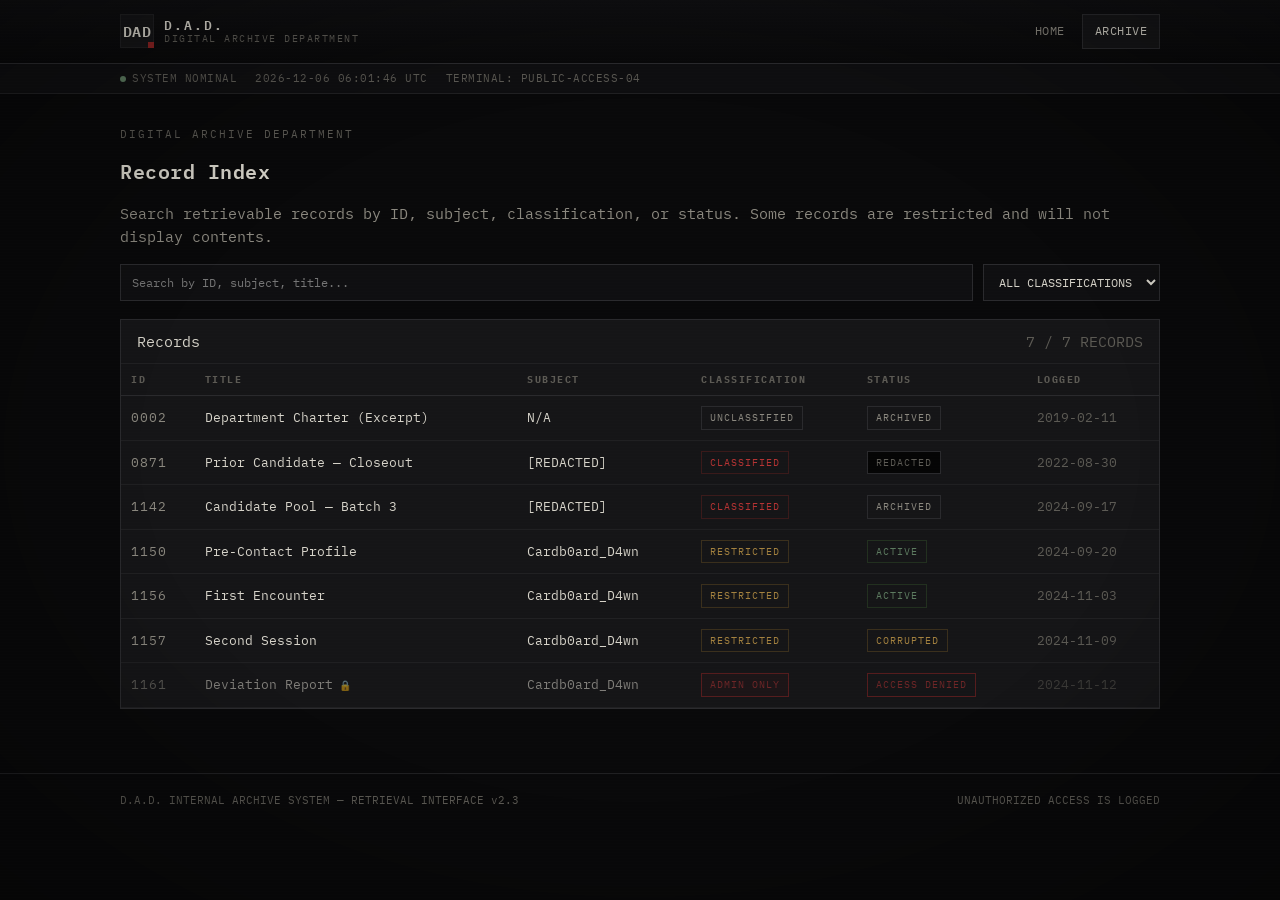
==== archive.html @ 1bc1af53 "Build D.A.D. digital archive ARG site with hidden admin panel Static, no-build site: dark institutio" ====
<!DOCTYPE html>
<html lang="en">
<head>
<meta charset="UTF-8">
<meta name="viewport" content="width=device-width, initial-scale=1.0">
<title>Archive — D.A.D.</title>
<link rel="icon" href="data:image/svg+xml,%3Csvg xmlns='http://www.w3.org/2000/svg' viewBox='0 0 32 32'%3E%3Crect width='32' height='32' fill='%230f0f11'/%3E%3Ctext x='16' y='22' font-family='monospace' font-size='16' fill='%23d6d3c9' text-anchor='middle'%3ED%3C/text%3E%3Crect x='24' y='24' width='6' height='6' fill='%238a2323'/%3E%3C/svg%3E">
<link rel="stylesheet" href="/assets/css/main.css">
</head>
<body>
<main>
  <div class="shell">
    <div class="eyebrow">Digital Archive Department</div>
    <h1>Record Index</h1>
    <p class="muted">Search retrievable records by ID, subject, classification, or status. Some records are restricted and will not display contents.</p>

    <div class="filterbar">
      <input type="text" id="record-search" placeholder="Search by ID, subject, title...">
      <select id="cls-filter">
        <option value="ALL">ALL CLASSIFICATIONS</option>
      </select>
    </div>

    <div class="panel">
      <div class="panel-header">
        <span>Records</span>
        <span class="faint" id="record-count">— / — RECORDS</span>
      </div>
      <div class="table-scroll">
        <table class="records-table">
          <thead>
            <tr>
              <th>ID</th>
              <th>Title</th>
              <th>Subject</th>
              <th>Classification</th>
              <th>Status</th>
              <th>Logged</th>
            </tr>
          </thead>
          <tbody id="records-body"></tbody>
        </table>
      </div>
    </div>
  </div>
</main>

<script src="/assets/js/effects.js"></script>
<script src="/assets/js/store.js"></script>
<script src="/assets/js/site.js"></script>
<script src="/assets/js/archive.js"></script>
<script>document.addEventListener("DOMContentLoaded", function(){ DADSite.mountChrome("archive"); });</script>
</body>
</html>
---- assets/css/main.css ----
@import url("https://fonts.googleapis.com/css2?family=IBM+Plex+Mono:wght@400;500;600&display=swap");

:root {
  --bg: #09090a;
  --bg-alt: #0f0f11;
  --panel: #151517;
  --panel-raised: #1b1b1e;
  --border: #2a2a2d;
  --border-soft: #202022;
  --text: #d6d3c9;
  --text-dim: #8b887f;
  --text-faint: #5c5a54;
  --red: #8a2323;
  --red-bright: #b43333;
  --red-glow: rgba(138, 35, 35, 0.35);
  --amber: #a3813f;
  --green: #5c7a5f;
  --mono: "IBM Plex Mono", ui-monospace, "SFMono-Regular", Consolas, "Courier New", monospace;
}

* { box-sizing: border-box; }

html, body {
  margin: 0;
  padding: 0;
  background: var(--bg);
  color: var(--text);
  font-family: var(--mono);
  font-size: 15px;
  line-height: 1.55;
}

body {
  min-height: 100vh;
  position: relative;
}

a { color: var(--text); }
a:hover { color: #fff; }

/* ---------- CRT / scanline overlay ---------- */
.crt-overlay {
  pointer-events: none;
  position: fixed;
  inset: 0;
  z-index: 999;
  background:
    repeating-linear-gradient(
      to bottom,
      rgba(255, 255, 255, 0.018) 0px,
      rgba(255, 255, 255, 0.018) 1px,
      transparent 1px,
      transparent 3px
    );
  mix-blend-mode: overlay;
  opacity: 0.55;
}

.crt-vignette {
  pointer-events: none;
  position: fixed;
  inset: 0;
  z-index: 998;
  background: radial-gradient(ellipse at center, transparent 55%, rgba(0, 0, 0, 0.55) 130%);
}

@media (prefers-reduced-motion: no-preference) {
  .crt-overlay { animation: flicker 7s infinite; }
}
@keyframes flicker {
  0%, 96%, 100% { opacity: 0.55; }
  97% { opacity: 0.42; }
  98% { opacity: 0.6; }
}

/* ---------- Layout shell ---------- */
.shell { max-width: 1080px; margin: 0 auto; padding: 0 20px; }

.topbar {
  border-bottom: 1px solid var(--border);
  background: linear-gradient(to bottom, var(--bg-alt), var(--bg));
}
.topbar-inner {
  max-width: 1080px;
  margin: 0 auto;
  padding: 14px 20px;
  display: flex;
  align-items: center;
  gap: 18px;
  flex-wrap: wrap;
}

.brand { display: flex; align-items: center; gap: 10px; text-decoration: none; }
.brand-mark {
  width: 34px; height: 34px;
  border: 1px solid var(--border-soft);
  display: flex; align-items: center; justify-content: center;
  font-weight: 600;
  color: var(--text);
  background: var(--panel);
  letter-spacing: 0.5px;
  position: relative;
}
.brand-mark::after {
  content: "";
  position: absolute;
  right: -1px; bottom: -1px;
  width: 6px; height: 6px;
  background: var(--red);
}
.brand-text { display: flex; flex-direction: column; line-height: 1.2; }
.brand-title { font-size: 13px; letter-spacing: 2px; color: var(--text); font-weight: 600; }
.brand-sub { font-size: 10px; letter-spacing: 1.5px; color: var(--text-faint); }

.nav { display: flex; gap: 4px; margin-left: auto; flex-wrap: wrap; }
.nav a {
  text-decoration: none;
  font-size: 12px;
  letter-spacing: 0.5px;
  color: var(--text-dim);
  padding: 7px 12px;
  border: 1px solid transparent;
}
.nav a:hover, .nav a.active {
  color: var(--text);
  border-color: var(--border);
  background: var(--panel);
}

.status-strip {
  border-bottom: 1px solid var(--border-soft);
  background: var(--bg-alt);
  font-size: 11px;
  color: var(--text-faint);
}
.status-strip-inner {
  max-width: 1080px;
  margin: 0 auto;
  padding: 6px 20px;
  display: flex;
  gap: 18px;
  flex-wrap: wrap;
  letter-spacing: 0.5px;
}
.status-strip .dot {
  display: inline-block; width: 6px; height: 6px; border-radius: 50%;
  background: var(--green); margin-right: 6px; vertical-align: middle;
}

main { padding: 32px 0 64px; }

footer {
  border-top: 1px solid var(--border-soft);
  padding: 18px 0 30px;
  color: var(--text-faint);
  font-size: 11px;
}
footer .shell { display: flex; justify-content: space-between; flex-wrap: wrap; gap: 8px; }

/* ---------- Typography helpers ---------- */
h1, h2, h3 { font-family: var(--mono); font-weight: 600; letter-spacing: 0.5px; color: var(--text); }
h1 { font-size: 20px; }
h2 { font-size: 15px; text-transform: uppercase; letter-spacing: 1.5px; color: var(--text-dim); }
.eyebrow {
  font-size: 11px; letter-spacing: 2px; color: var(--text-faint); text-transform: uppercase; margin-bottom: 6px;
}
.mono-block {
  font-family: var(--mono);
  white-space: pre-wrap;
}
.muted { color: var(--text-dim); }
.faint { color: var(--text-faint); }

/* ---------- Landing (index) ---------- */
.landing {
  min-height: calc(100vh - 1px);
  display: flex;
  align-items: center;
  justify-content: center;
  flex-direction: column;
  text-align: center;
  padding: 40px 20px;
}
.landing-mark {
  font-size: 46px;
  font-weight: 600;
  letter-spacing: 8px;
  border: 1px solid var(--border);
  padding: 22px 34px;
  background: var(--panel);
  position: relative;
}
.landing-mark::before {
  content: "";
  position: absolute; left: 0; right: 0; bottom: -3px;
  height: 2px; background: var(--red);
}
.landing-title { margin-top: 22px; font-size: 13px; letter-spacing: 4px; color: var(--text-dim); }
.landing-boot {
  margin-top: 28px;
  min-height: 90px;
  font-size: 12px;
  color: var(--text-faint);
  text-align: left;
  max-width: 480px;
}
.landing-boot .cursor { animation: blink 1s step-end infinite; }
@keyframes blink { 50% { opacity: 0; } }

.landing-enter {
  margin-top: 30px;
  display: inline-block;
  padding: 12px 28px;
  border: 1px solid var(--border);
  color: var(--text);
  text-decoration: none;
  font-size: 12px;
  letter-spacing: 2px;
  background: var(--panel);
  opacity: 0;
  transition: border-color 0.15s, background 0.15s;
}
.landing-enter.ready { opacity: 1; }
.landing-enter:hover { border-color: var(--red); background: var(--panel-raised); }

.landing-foot {
  margin-top: 46px;
  font-size: 10px;
  color: var(--text-faint);
  letter-spacing: 1px;
}

/* ---------- Panels / cards ---------- */
.panel {
  background: var(--panel);
  border: 1px solid var(--border);
}
.panel-header {
  padding: 10px 16px;
  border-bottom: 1px solid var(--border-soft);
  display: flex;
  align-items: center;
  justify-content: space-between;
  gap: 10px;
  flex-wrap: wrap;
}
.panel-body { padding: 16px; }

/* ---------- Badges ---------- */
.badge {
  display: inline-block;
  font-size: 10px;
  letter-spacing: 1px;
  padding: 3px 8px;
  border: 1px solid var(--border);
  color: var(--text-dim);
  text-transform: uppercase;
  white-space: nowrap;
}
.badge.cls-unclassified { color: var(--text-dim); }
.badge.cls-restricted { color: var(--amber); border-color: #3a2f1c; }
.badge.cls-classified { color: var(--red-bright); border-color: #3a1a1a; }
.badge.cls-admin-only { color: var(--red-bright); border-color: var(--red); background: rgba(138,35,35,0.12); }
.badge.cls-unlogged { color: var(--text-faint); border-style: dashed; }

.badge.status-active { color: var(--green); border-color: #22301f; }
.badge.status-archived { color: var(--text-dim); }
.badge.status-corrupted { color: var(--amber); border-color: #3a2f1c; }
.badge.status-redacted { color: var(--text-faint); background: #050505; }
.badge.status-access-denied { color: var(--red-bright); border-color: var(--red); }
.badge.status-unofficial { color: var(--text-faint); border-style: dashed; }

/* ---------- Search / filter bar ---------- */
.filterbar {
  display: flex;
  gap: 10px;
  flex-wrap: wrap;
  margin-bottom: 18px;
}
.filterbar input[type="text"],
.filterbar select {
  background: var(--bg-alt);
  border: 1px solid var(--border);
  color: var(--text);
  font-family: var(--mono);
  font-size: 12px;
  padding: 9px 11px;
}
.filterbar input[type="text"] { flex: 1; min-width: 180px; }

/* ---------- Records table ---------- */
.table-scroll { overflow-x: auto; }
.records-table { width: 100%; min-width: 560px; border-collapse: collapse; font-size: 13px; }
.records-table thead th {
  text-align: left;
  font-size: 10px;
  letter-spacing: 1.5px;
  color: var(--text-faint);
  text-transform: uppercase;
  padding: 8px 10px;
  border-bottom: 1px solid var(--border);
}
.records-table tbody tr {
  border-bottom: 1px solid var(--border-soft);
  transition: background 0.1s;
}
.records-table tbody tr.linkable { cursor: pointer; }
.records-table tbody tr.linkable:hover { background: var(--panel-raised); }
.records-table td { padding: 10px 10px; vertical-align: middle; }
.records-table .rid { color: var(--text-dim); letter-spacing: 1px; }
.records-table tr.locked { opacity: 0.55; }
.records-table tr.locked td.title::after {
  content: " \1F512";
  font-size: 10px;
}
.records-empty { padding: 30px; text-align: center; color: var(--text-faint); font-size: 12px; }

/* ---------- Record detail ---------- */
.record-head {
  display: flex;
  justify-content: space-between;
  align-items: flex-start;
  gap: 16px;
  flex-wrap: wrap;
  margin-bottom: 18px;
}
.record-head-id { font-size: 11px; color: var(--text-faint); letter-spacing: 1px; margin-bottom: 4px; }
.record-head h1 { margin: 4px 0 0; }
.record-badges { display: flex; gap: 8px; flex-wrap: wrap; }

.record-grid {
  display: grid;
  grid-template-columns: 220px 1fr;
  gap: 20px;
  align-items: start;
}
@media (max-width: 720px) {
  .record-grid { grid-template-columns: 1fr; }
}

.meta-list { list-style: none; margin: 0; padding: 0; font-size: 12px; }
.meta-list li {
  display: flex; flex-direction: column; gap: 2px;
  padding: 9px 0; border-bottom: 1px solid var(--border-soft);
}
.meta-list li:last-child { border-bottom: none; }
.meta-list .k { color: var(--text-faint); letter-spacing: 1px; font-size: 10px; text-transform: uppercase; }
.meta-list .v { color: var(--text); word-break: break-word; }
.meta-list .v.redacted-val { color: var(--text-faint); }

.record-body p { margin: 0 0 14px; color: var(--text); }
.record-body p:last-child { margin-bottom: 0; }

.redacted-line {
  background: #050505;
  color: transparent;
  border-radius: 1px;
  user-select: none;
}

.media-block {
  margin: 20px 0;
  border: 1px solid var(--border);
  background: #000;
}
.media-block video { width: 100%; display: block; max-height: 480px; background: #000; }
.media-caption {
  padding: 8px 12px;
  font-size: 11px;
  color: var(--text-faint);
  border-top: 1px solid var(--border-soft);
  display: flex;
  justify-content: space-between;
  gap: 10px;
  flex-wrap: wrap;
}
.media-empty {
  padding: 46px 16px;
  text-align: center;
  color: var(--text-faint);
  font-size: 12px;
  letter-spacing: 0.5px;
  background:
    repeating-linear-gradient(45deg, #0c0c0d 0, #0c0c0d 10px, #0a0a0b 10px, #0a0a0b 20px);
}

.access-log { margin-top: 24px; }
.access-log table { width: 100%; border-collapse: collapse; font-size: 11px; }
.access-log th {
  text-align: left; color: var(--text-faint); letter-spacing: 1px; text-transform: uppercase;
  padding: 6px 8px; border-bottom: 1px solid var(--border); font-size: 10px;
}
.access-log td { padding: 6px 8px; color: var(--text-dim); border-bottom: 1px solid var(--border-soft); }

.denied-block {
  text-align: center;
  padding: 60px 20px;
  border: 1px solid var(--red);
  background: repeating-linear-gradient(135deg, #0d0808 0, #0d0808 12px, #0a0707 12px, #0a0707 24px);
}
.denied-code { font-size: 40px; color: var(--red-bright); letter-spacing: 4px; margin-bottom: 10px; }
.denied-msg { color: var(--text-dim); font-size: 13px; }
.denied-sub { color: var(--text-faint); font-size: 11px; margin-top: 14px; }

.back-link { display: inline-block; margin-bottom: 16px; font-size: 12px; color: var(--text-dim); text-decoration: none; }
.back-link:hover { color: var(--text); }

/* ---------- Utility ---------- */
.scan-hairline { height: 1px; background: linear-gradient(to right, transparent, var(--border), transparent); margin: 26px 0; }

::selection { background: var(--red-glow); color: #fff; }

@media (max-width: 560px) {
  body { font-size: 14px; }
  .landing-mark { font-size: 32px; padding: 16px 22px; letter-spacing: 5px; }
  .record-head { flex-direction: column; }
}
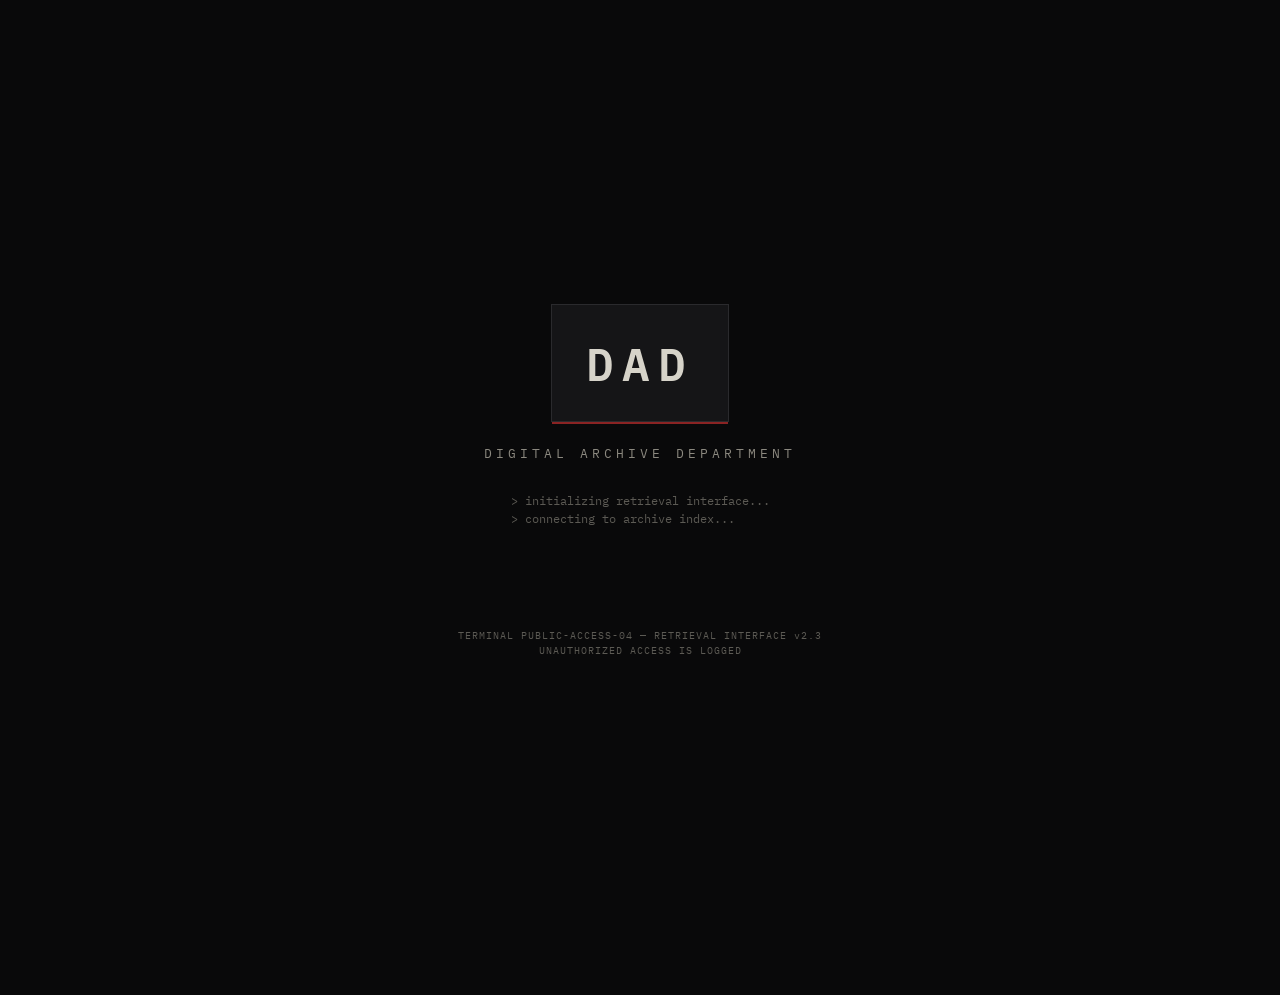
==== commit 5b76352d: "Add clearance-code gate to public site; document Cloudflare Pages deploy The public archive (index/a" ====
--- a/archive.html
+++ b/archive.html
@@ -6,6 +6,8 @@
 <title>Archive — D.A.D.</title>
 <link rel="icon" href="data:image/svg+xml,%3Csvg xmlns='http://www.w3.org/2000/svg' viewBox='0 0 32 32'%3E%3Crect width='32' height='32' fill='%230f0f11'/%3E%3Ctext x='16' y='22' font-family='monospace' font-size='16' fill='%23d6d3c9' text-anchor='middle'%3ED%3C/text%3E%3Crect x='24' y='24' width='6' height='6' fill='%238a2323'/%3E%3C/svg%3E">
 <link rel="stylesheet" href="/assets/css/main.css">
+<script src="/assets/js/gate.js"></script>
+<script>DADGate.requireOrRedirect();</script>
 </head>
 <body>
 <main>
--- a/assets/css/main.css
+++ b/assets/css/main.css
@@ -230,6 +230,42 @@
   letter-spacing: 1px;
 }
 
+.clearance-form {
+  margin-top: 30px;
+  display: flex;
+  flex-direction: column;
+  align-items: center;
+  gap: 12px;
+  width: 100%;
+  max-width: 280px;
+}
+.clearance-form label {
+  font-size: 11px;
+  letter-spacing: 2px;
+  color: var(--text-dim);
+}
+.clearance-form input {
+  width: 100%;
+  background: var(--bg-alt);
+  border: 1px solid var(--border);
+  color: var(--text);
+  font-family: var(--mono);
+  font-size: 13px;
+  letter-spacing: 2px;
+  text-align: center;
+  padding: 11px;
+}
+.clearance-form input:focus {
+  outline: none;
+  border-color: var(--red);
+}
+.clearance-error {
+  min-height: 14px;
+  font-size: 11px;
+  color: var(--red-bright);
+  letter-spacing: 0.5px;
+}
+
 /* ---------- Panels / cards ---------- */
 .panel {
   background: var(--panel);
